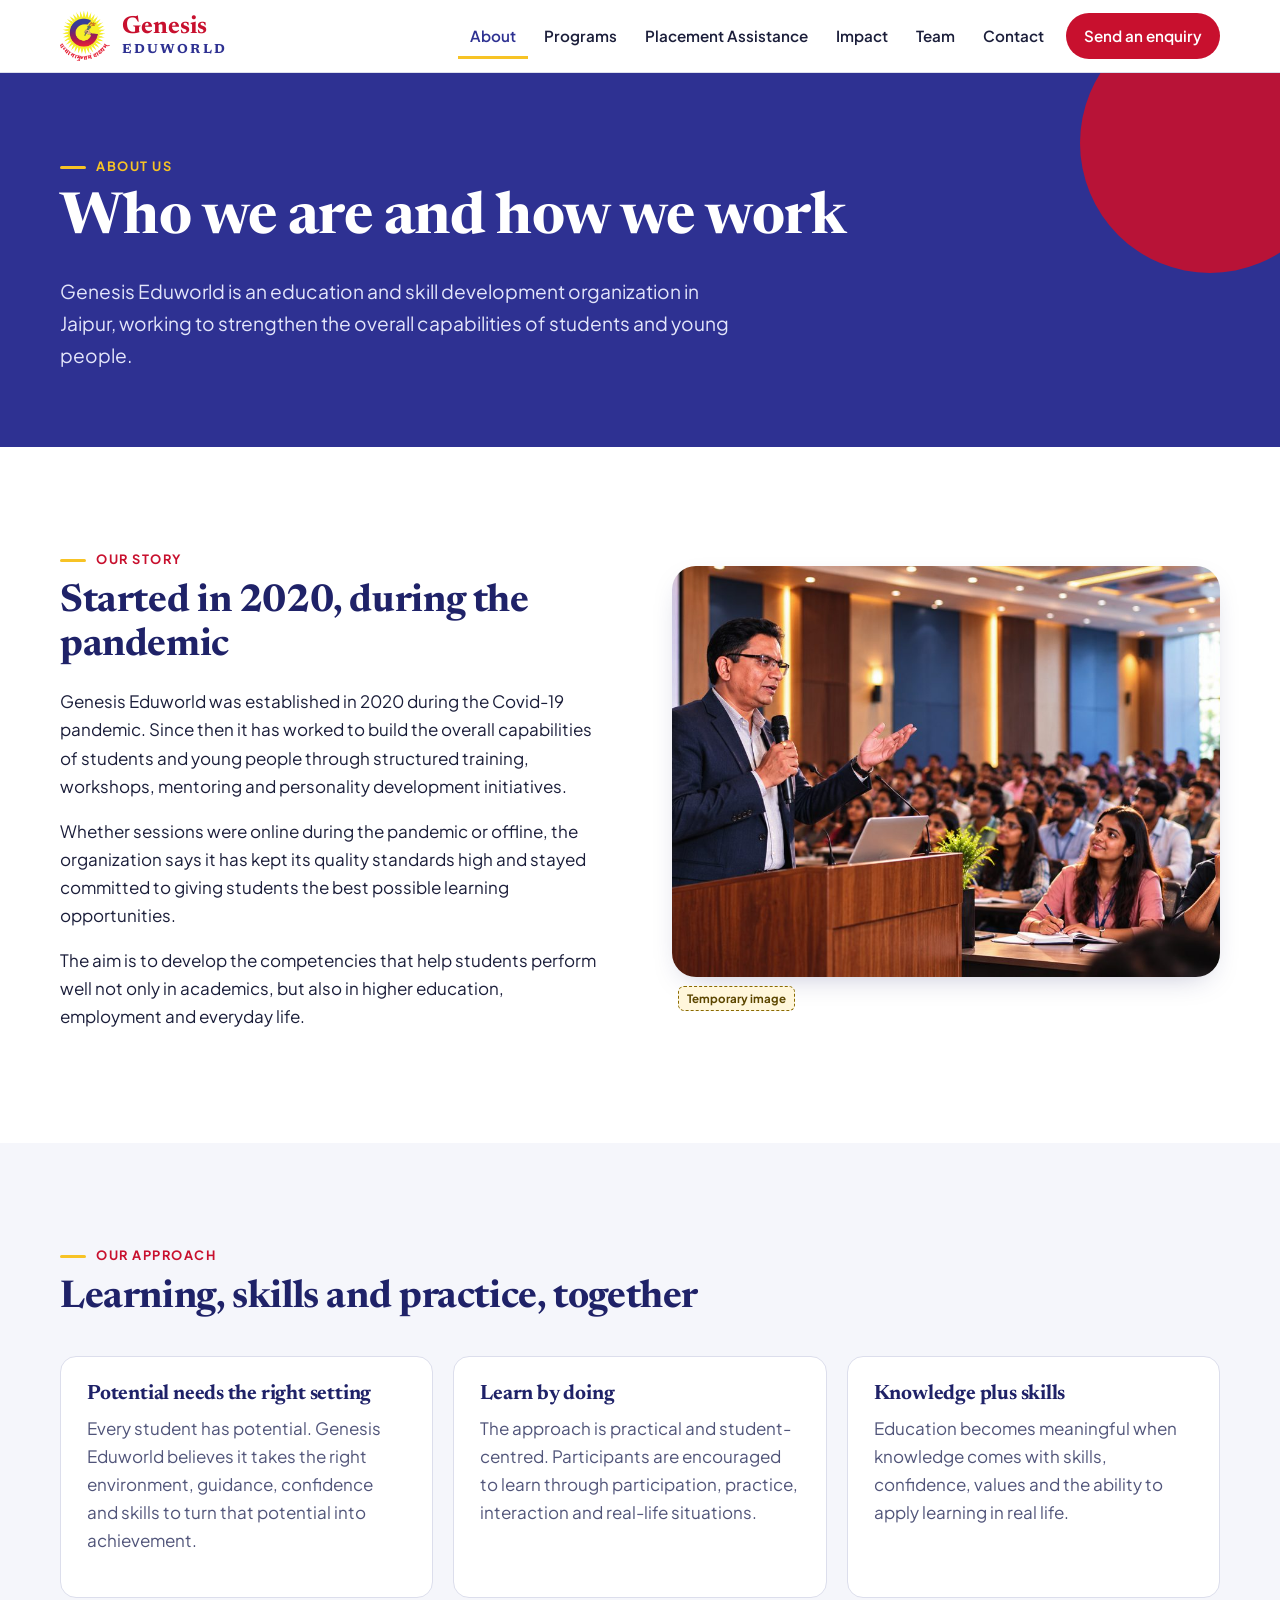
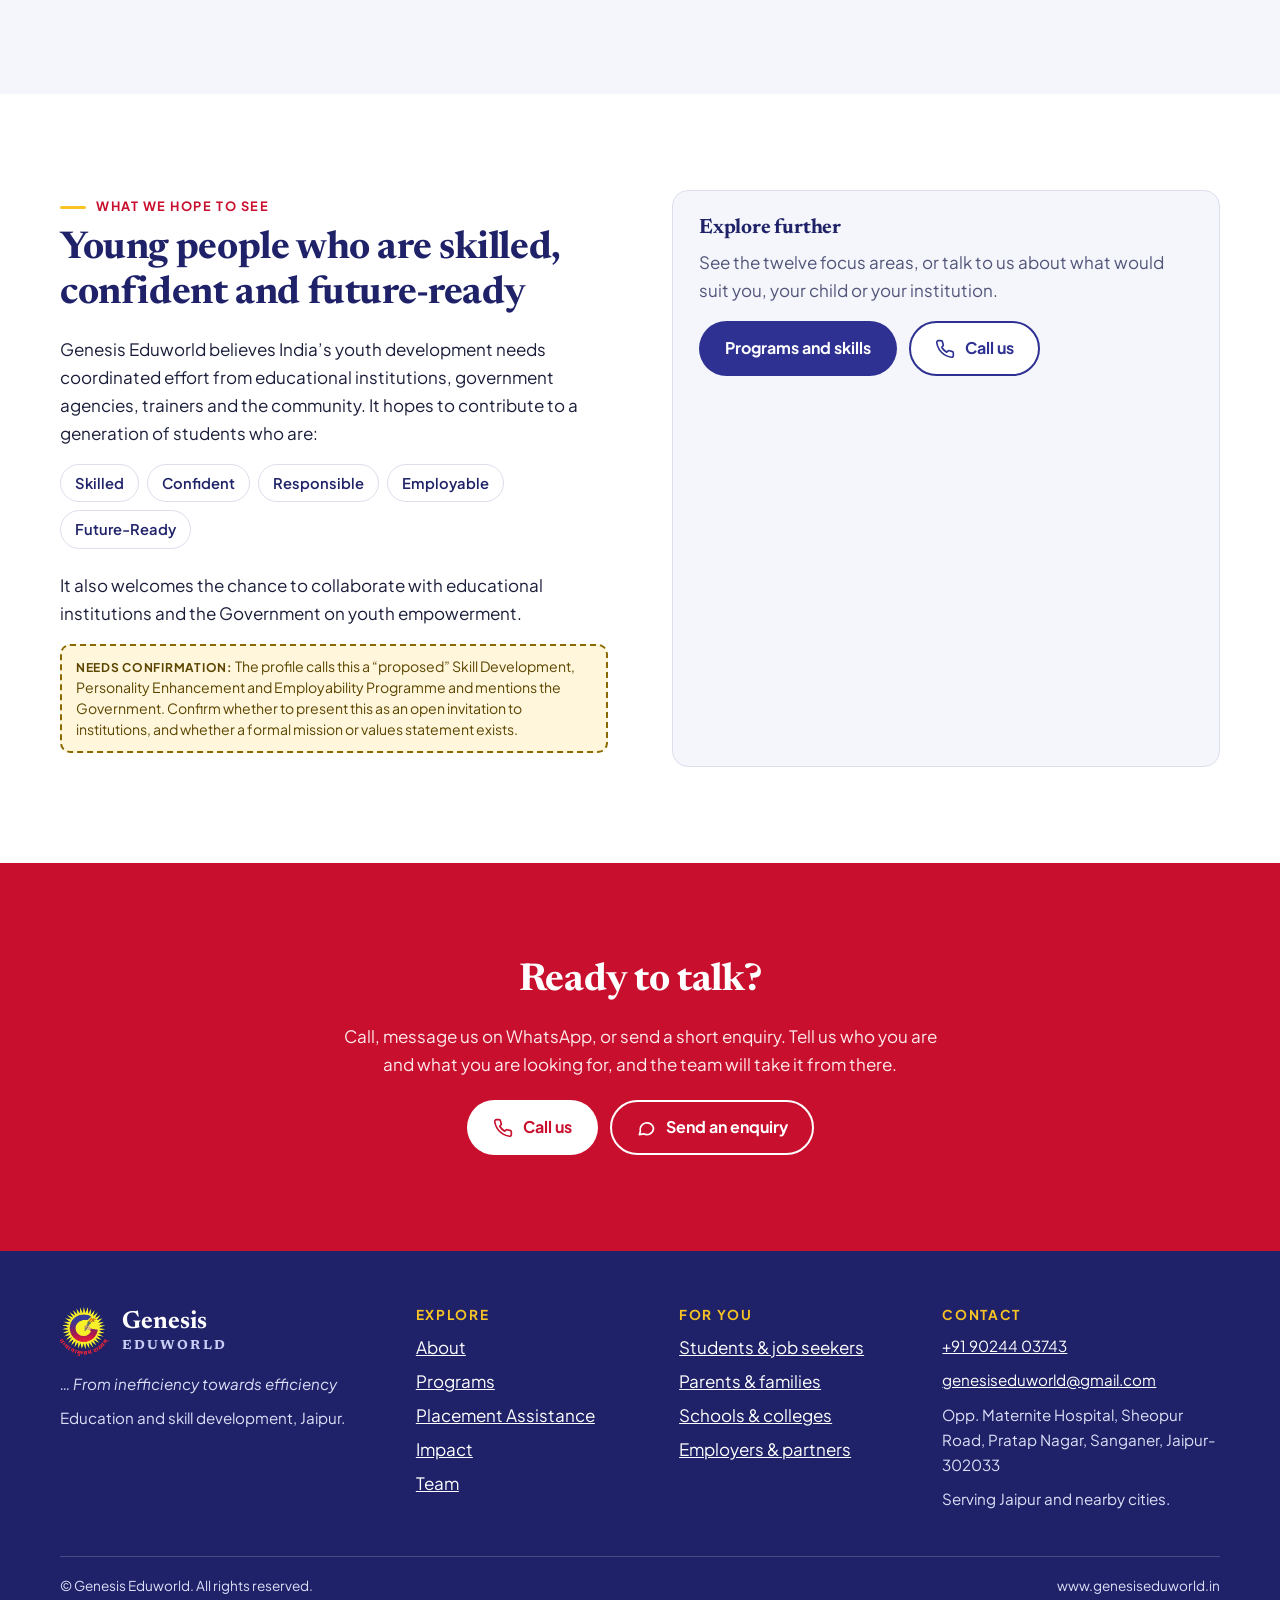
==== about.html @ 2083a204 "Add files via upload" ====
<!doctype html>
<html lang="en">
<head>
<meta charset="utf-8">
<meta name="viewport" content="width=device-width,initial-scale=1">
<title>About Genesis Eduworld — education and skill development, Jaipur</title>
<meta name="description" content="Who Genesis Eduworld is, how it works, and its approach to learning, skills and practical preparation.">
<meta name="theme-color" content="#2E3192">
<link rel="icon" href="assets/favicon.png">
<link rel="preconnect" href="https://fonts.googleapis.com"><link rel="preconnect" href="https://fonts.gstatic.com" crossorigin>
<link href="https://fonts.googleapis.com/css2?family=Newsreader:opsz,wght@6..72,600;6..72,700&family=Plus+Jakarta+Sans:wght@400;500;600;700&display=swap" rel="stylesheet">
<link rel="stylesheet" href="css/style.css">
</head>
<body>
<a class="skip" href="#main">Skip to main content</a>
<header class="site-header">
<div class="wrap bar">
<a class="brand" href="index.html" aria-label="Genesis Eduworld, home"><img src="assets/logo-sm.png" width="50" height="50" alt=""><span class="brand-text"><b>Genesis</b><span>EDUWORLD</span></span></a>
<button class="menu-btn" type="button" aria-expanded="false" aria-controls="site-nav"><span class="bars" aria-hidden="true"></span><span class="lbl">Menu</span></button>
<nav class="nav" id="site-nav" aria-label="Main"><ul><li><a href="about.html" aria-current="page">About</a></li><li><a href="programs.html">Programs</a></li><li><a href="placement.html">Placement Assistance</a></li><li><a href="impact.html">Impact</a></li><li><a href="team.html">Team</a></li><li><a href="contact.html">Contact</a></li><li class="nav-cta"><a href="contact.html#enquiry">Send an enquiry</a></li></ul></nav>
</div>
</header>
<main id="main">
<section class="page-hero"><div class="wrap"><span class="eyebrow">About us</span><h1>Who we are and how we work</h1><p class="lead">Genesis Eduworld is an education and skill development organization in Jaipur, working to strengthen the overall capabilities of students and young people.</p></div></section>
<section><div class="wrap split">
<div><span class="eyebrow">Our story</span><h2>Started in 2020, during the pandemic</h2>
<p>Genesis Eduworld was established in 2020 during the Covid-19 pandemic. Since then it has worked to build the overall capabilities of students and young people through structured training, workshops, mentoring and personality development initiatives.</p>
<p>Whether sessions were online during the pandemic or offline, the organization says it has kept its quality standards high and stayed committed to giving students the best possible learning opportunities.</p>
<p>The aim is to develop the competencies that help students perform well not only in academics, but also in higher education, employment and everyday life.</p></div>
<div><img src="assets/seminar.jpg" width="1200" height="675" style="aspect-ratio:4/3" loading="lazy" alt="A speaker with a microphone addressing a large audience of students seated at desks in a modern hall.">
<p class="photo-note"><span class="tag-temp">Temporary image</span></p></div>
</div></section>

<section class="tint" aria-labelledby="appr-h"><div class="wrap">
<div class="sec-head"><span class="eyebrow">Our approach</span><h2 id="appr-h">Learning, skills and practice, together</h2></div>
<div class="grid g3">
<div class="card"><h3>Potential needs the right setting</h3><p>Every student has potential. Genesis Eduworld believes it takes the right environment, guidance, confidence and skills to turn that potential into achievement.</p></div>
<div class="card"><h3>Learn by doing</h3><p>The approach is practical and student-centred. Participants are encouraged to learn through participation, practice, interaction and real-life situations.</p></div>
<div class="card"><h3>Knowledge plus skills</h3><p>Education becomes meaningful when knowledge comes with skills, confidence, values and the ability to apply learning in real life.</p></div>
</div></div></section>

<section aria-labelledby="mv-h"><div class="wrap split">
<div><span class="eyebrow">What we hope to see</span><h2 id="mv-h">Young people who are skilled, confident and future-ready</h2>
<p>Genesis Eduworld believes India’s youth development needs coordinated effort from educational institutions, government agencies, trainers and the community. It hopes to contribute to a generation of students who are:</p>
<ul class="chips"><li>Skilled</li><li>Confident</li><li>Responsible</li><li>Employable</li><li>Future-Ready</li></ul>
<p>It also welcomes the chance to collaborate with educational institutions and the Government on youth empowerment.</p>
<p class="flag" role="note"><b>Needs confirmation:</b> The profile calls this a “proposed” Skill Development, Personality Enhancement and Employability Programme and mentions the Government. Confirm whether to present this as an open invitation to institutions, and whether a formal mission or values statement exists.</p></div>
<div class="card" style="background:var(--tint)"><h3>Explore further</h3><p>See the twelve focus areas, or talk to us about what would suit you, your child or your institution.</p>
<div class="actions"><a class="btn btn-blue" href="programs.html">Programs and skills</a><a class="btn btn-outline" href="tel:+919024403743"><svg viewBox="0 0 24 24" fill="none" stroke="currentColor" stroke-width="2" stroke-linecap="round" stroke-linejoin="round" aria-hidden="true"><path d="M22 16.9v3a2 2 0 0 1-2.2 2 19.8 19.8 0 0 1-8.6-3.1 19.5 19.5 0 0 1-6-6A19.8 19.8 0 0 1 2.1 4.2 2 2 0 0 1 4.1 2h3a2 2 0 0 1 2 1.7c.1 1 .4 1.9.7 2.8a2 2 0 0 1-.5 2.1L8.1 9.9a16 16 0 0 0 6 6l1.3-1.3a2 2 0 0 1 2.1-.4c.9.3 1.8.6 2.8.7a2 2 0 0 1 1.7 2z"/></svg>Call us</a></div></div>
</div></section>
<section class="cta" aria-labelledby="cta-h"><div class="wrap"><h2 id="cta-h">Ready to talk?</h2><p>Call, message us on WhatsApp, or send a short enquiry. Tell us who you are and what you are looking for, and the team will take it from there.</p>
<div class="actions"><a class="btn btn-primary" href="tel:+919024403743"><svg viewBox="0 0 24 24" fill="none" stroke="currentColor" stroke-width="2" stroke-linecap="round" stroke-linejoin="round" aria-hidden="true"><path d="M22 16.9v3a2 2 0 0 1-2.2 2 19.8 19.8 0 0 1-8.6-3.1 19.5 19.5 0 0 1-6-6A19.8 19.8 0 0 1 2.1 4.2 2 2 0 0 1 4.1 2h3a2 2 0 0 1 2 1.7c.1 1 .4 1.9.7 2.8a2 2 0 0 1-.5 2.1L8.1 9.9a16 16 0 0 0 6 6l1.3-1.3a2 2 0 0 1 2.1-.4c.9.3 1.8.6 2.8.7a2 2 0 0 1 1.7 2z"/></svg>Call us</a><a class="btn btn-wa" data-whatsapp hidden href="#"><svg viewBox="0 0 24 24" fill="none" stroke="currentColor" stroke-width="2" stroke-linecap="round" stroke-linejoin="round" aria-hidden="true"><path d="M3 21l1.7-5.1A8.5 8.5 0 1 1 8 19.3L3 21z"/><path d="M9 10c0 3 2.5 5 5 5l1.2-1.4-2-1-.8.8c-.9-.4-1.6-1.100-2-2l.8-.8-1-2z"/></svg>WhatsApp us</a><a class="btn btn-outline" href="contact.html#enquiry"><svg viewBox="0 0 24 24" fill="none" stroke="currentColor" stroke-width="2" stroke-linecap="round" stroke-linejoin="round" aria-hidden="true"><path d="M21 12a8 8 0 0 1-11.800 7L4 20l1.200-4.200A8 8 0 1 1 21 12z"/></svg>Send an enquiry</a></div></div></section></main>
<footer class="site-footer"><div class="wrap">
<div class="foot">
<div><a class="brand" href="index.html" aria-label="Genesis Eduworld, home"><img src="assets/logo-sm.png" width="50" height="50" alt=""><span class="brand-text"><b>Genesis</b><span>EDUWORLD</span></span></a>
<p style="margin-top:14px"><em>… From inefficiency towards efficiency</em></p><p>Education and skill development, Jaipur.</p></div>
<div><h2>Explore</h2><ul><li><a href="about.html">About</a></li><li><a href="programs.html">Programs</a></li><li><a href="placement.html">Placement Assistance</a></li><li><a href="impact.html">Impact</a></li><li><a href="team.html">Team</a></li></ul></div>
<div><h2>For you</h2><ul><li><a href="programs.html">Students &amp; job seekers</a></li><li><a href="contact.html?as=parent#enquiry">Parents &amp; families</a></li><li><a href="contact.html?as=institution#enquiry">Schools &amp; colleges</a></li><li><a href="placement.html#employers">Employers &amp; partners</a></li></ul></div>
<div><h2>Contact</h2>
<p><a href="tel:+919024403743">+91 90244 03743</a></p><p><a href="mailto:genesiseduworld@gmail.com">genesiseduworld@gmail.com</a></p>
<p>Opp. Maternite Hospital, Sheopur Road, Pratap Nagar, Sanganer, Jaipur-302033</p>
<p>Serving Jaipur and nearby cities.</p></div>
</div>
<div class="copy"><span>© Genesis Eduworld. All rights reserved.</span><span>www.genesiseduworld.in</span></div>
</div></footer>
<div class="mbar" role="group" aria-label="Quick contact">
<a class="btn btn-primary" href="tel:+919024403743"><svg viewBox="0 0 24 24" fill="none" stroke="currentColor" stroke-width="2" stroke-linecap="round" stroke-linejoin="round" aria-hidden="true"><path d="M22 16.9v3a2 2 0 0 1-2.2 2 19.8 19.8 0 0 1-8.6-3.1 19.5 19.5 0 0 1-6-6A19.8 19.8 0 0 1 2.1 4.2 2 2 0 0 1 4.1 2h3a2 2 0 0 1 2 1.7c.1 1 .4 1.9.7 2.8a2 2 0 0 1-.5 2.1L8.1 9.9a16 16 0 0 0 6 6l1.3-1.3a2 2 0 0 1 2.1-.4c.9.3 1.8.6 2.8.7a2 2 0 0 1 1.7 2z"/></svg>Call</a>
<a class="btn btn-wa" data-whatsapp hidden href="#"><svg viewBox="0 0 24 24" fill="none" stroke="currentColor" stroke-width="2" stroke-linecap="round" stroke-linejoin="round" aria-hidden="true"><path d="M3 21l1.7-5.1A8.5 8.5 0 1 1 8 19.3L3 21z"/><path d="M9 10c0 3 2.5 5 5 5l1.2-1.4-2-1-.8.8c-.9-.4-1.6-1.100-2-2l.8-.8-1-2z"/></svg>WhatsApp</a>
<a class="btn btn-blue" href="contact.html#enquiry"><svg viewBox="0 0 24 24" fill="none" stroke="currentColor" stroke-width="2" stroke-linecap="round" stroke-linejoin="round" aria-hidden="true"><path d="M21 12a8 8 0 0 1-11.800 7L4 20l1.200-4.200A8 8 0 1 1 21 12z"/></svg>Enquire</a>
</div>
<script src="js/config.js"></script>
<script src="js/main.js"></script>
</body>
</html>
---- css/style.css ----
/* Genesis Eduworld — site styles */
:root{
  --red:#C8102E;        /* actions / emphasis (white text passes AA) */
  --red-dark:#A50D26;
  --blue:#2E3192;       /* structure */
  --blue-dark:#1F2268;
  --yellow:#F7C325;     /* sparing highlights */
  --ink:#1B1E3A;
  --muted:#51557A;
  --bg:#FFFFFF;
  --tint:#F5F6FB;
  --line:#DCDEEC;
  --radius:16px;
  --shadow:0 10px 30px -14px rgba(31,34,104,.35);
  --font:"Plus Jakarta Sans",system-ui,-apple-system,"Segoe UI",Roboto,Arial,sans-serif;
  --serif:"Newsreader","Times New Roman",Georgia,serif;
}
*,*::before,*::after{box-sizing:border-box}
html{scroll-behavior:smooth;-webkit-text-size-adjust:100%}
body{margin:0;font-family:var(--font);color:var(--ink);background:var(--bg);line-height:1.65;font-size:1.0625rem}
img{max-width:100%;display:block}
a{color:var(--blue)}
a:hover{color:var(--red)}
:focus-visible{outline:3px solid var(--blue);outline-offset:3px;border-radius:4px}
.on-dark :focus-visible,.hero-dark :focus-visible{outline-color:var(--yellow)}
.skip{position:absolute;left:-999px;top:8px;background:var(--blue);color:#fff;padding:10px 16px;border-radius:8px;z-index:100}
.skip:focus{left:8px}
.wrap{width:min(1160px,100% - 40px);margin-inline:auto}
.narrow{width:min(760px,100% - 40px);margin-inline:auto}
h1,h2,h3{font-family:var(--serif);line-height:1.15;margin:0 0 .5em;color:var(--blue-dark);letter-spacing:-.01em}
h1{font-size:clamp(2.25rem,5.2vw,3.6rem);font-weight:700}
h2{font-size:clamp(1.75rem,3.4vw,2.4rem);font-weight:700}
h3{font-size:1.3rem;font-weight:700}
p{margin:0 0 1em}
.eyebrow{display:inline-block;font-size:.8rem;font-weight:700;letter-spacing:.12em;text-transform:uppercase;color:var(--red);margin-bottom:.8em}
.eyebrow::before{content:"";display:inline-block;width:26px;height:3px;background:var(--yellow);vertical-align:middle;margin-right:10px;border-radius:2px}
.lead{font-size:1.2rem;color:var(--muted)}
section{padding:clamp(56px,8vw,96px) 0}
.tint{background:var(--tint)}
.sec-head{max-width:680px;margin-bottom:2.2rem}

/* header */
.site-header{position:sticky;top:0;z-index:50;background:rgba(255,255,255,.96);backdrop-filter:blur(8px);border-bottom:1px solid var(--line)}
.bar{display:flex;align-items:center;justify-content:space-between;gap:16px;min-height:72px}
.brand{display:flex;align-items:center;gap:12px;text-decoration:none;color:inherit}
.brand img{width:50px;height:50px;object-fit:contain}
.brand-text{display:flex;flex-direction:column;line-height:1}
.brand-text b{font-family:var(--serif);font-size:1.55rem;color:var(--red);font-weight:700}
.brand-text span{font-family:var(--serif);font-size:.82rem;letter-spacing:.16em;color:var(--blue);font-weight:700;margin-top:3px}
.nav ul{display:flex;gap:4px;list-style:none;margin:0;padding:0;align-items:center}
.nav a{display:block;padding:10px 12px;text-decoration:none;color:var(--ink);font-weight:600;font-size:.95rem;border-radius:8px}
.nav a:hover{background:var(--tint);color:var(--blue)}
.nav a[aria-current="page"]{color:var(--blue);box-shadow:inset 0 -3px 0 var(--yellow);border-radius:0}
.nav .nav-cta a{background:var(--red);color:#fff;margin-left:6px;border-radius:999px;padding:10px 18px}
.nav .nav-cta a:hover{background:var(--red-dark);color:#fff}
.menu-btn{display:none;align-items:center;gap:8px;background:#fff;border:2px solid var(--blue);color:var(--blue);font:inherit;font-weight:700;padding:8px 14px;border-radius:10px;cursor:pointer;min-height:44px}
.menu-btn .bars{width:18px;height:12px;border-block:2px solid currentColor;position:relative}
.menu-btn .bars::after{content:"";position:absolute;left:0;right:0;top:3px;height:2px;background:currentColor}
@media (max-width:960px){
  .menu-btn{display:inline-flex}
  .nav{position:absolute;left:0;right:0;top:100%;background:#fff;border-bottom:1px solid var(--line);box-shadow:var(--shadow);display:none;padding:10px 20px 20px}
  .nav.open{display:block}
  .nav ul{flex-direction:column;align-items:stretch;gap:2px}
  .nav a{padding:14px 12px;font-size:1.05rem}
  .nav a[aria-current="page"]{box-shadow:none;background:var(--tint)}
  .nav .nav-cta a{margin:8px 0 0;text-align:center}
}

/* buttons */
.btn{display:inline-flex;align-items:center;justify-content:center;gap:10px;min-height:48px;padding:12px 24px;border-radius:999px;font:inherit;font-weight:700;font-size:1rem;text-decoration:none;border:2px solid transparent;cursor:pointer;transition:transform .15s,background .15s}
.btn svg{width:20px;height:20px;flex:none}
.btn-primary{background:var(--red);color:#fff}
.btn-primary:hover{background:var(--red-dark);color:#fff}
.btn-blue{background:var(--blue);color:#fff}
.btn-blue:hover{background:var(--blue-dark);color:#fff}
.btn-outline{background:#fff;color:var(--blue);border-color:var(--blue)}
.btn-outline:hover{background:var(--blue);color:#fff}
.btn-wa{background:#fff;color:#0B6B3A;border-color:#0B6B3A}
.btn-wa:hover{background:#0B6B3A;color:#fff}
.btn-sm{min-height:44px;padding:8px 18px;font-size:.95rem}
.actions{display:flex;flex-wrap:wrap;gap:12px}
@media (prefers-reduced-motion:no-preference){.btn:hover{transform:translateY(-2px)}}
[data-whatsapp][hidden]{display:none!important}

/* hero */
.hero{padding:clamp(40px,6vw,80px) 0 clamp(48px,6vw,88px);background:linear-gradient(180deg,#fff 0%,var(--tint) 100%)}
.hero-grid{display:grid;grid-template-columns:1.05fr .95fr;gap:clamp(28px,5vw,64px);align-items:center}
.hero h1 em{font-style:normal;color:var(--red)}
.hero .tagline{font-style:italic;color:var(--muted);margin:1.4rem 0 0;font-size:.98rem}
.hero-photo{position:relative}
.hero-photo img{border-radius:28px 28px 120px 28px;aspect-ratio:5/4;object-fit:cover;width:100%;box-shadow:var(--shadow)}
.hero-photo::before{content:"";position:absolute;inset:auto auto -14px -14px;width:42%;height:42%;border-radius:24px;background:var(--blue);z-index:-1}
.photo-note{font-size:.78rem;color:var(--muted);margin-top:.6rem}
@media (max-width:860px){.hero-grid{grid-template-columns:1fr}.hero-photo{order:-1}.hero-photo img{aspect-ratio:16/10;border-radius:22px 22px 70px 22px}}
.page-hero{padding:clamp(44px,6vw,80px) 0 clamp(36px,5vw,56px);background:var(--blue);color:#fff;position:relative;overflow:hidden}
.page-hero h1{color:#fff;margin-bottom:.4em}
.page-hero .lead{color:#E3E5FA;max-width:680px}
.page-hero .eyebrow{color:var(--yellow)}
.page-hero::after{content:"";position:absolute;right:-60px;top:-60px;width:260px;height:260px;border-radius:50%;background:var(--red);opacity:.9}
.page-hero .wrap{position:relative;z-index:1}

/* cards */
.grid{display:grid;gap:20px}
.g2{grid-template-columns:repeat(2,1fr)}
.g3{grid-template-columns:repeat(3,1fr)}
.g4{grid-template-columns:repeat(4,1fr)}
@media (max-width:980px){.g4{grid-template-columns:repeat(2,1fr)}.g3{grid-template-columns:repeat(2,1fr)}}
@media (max-width:640px){.g2,.g3,.g4{grid-template-columns:1fr}}
.card{background:#fff;border:1px solid var(--line);border-radius:var(--radius);padding:26px;display:flex;flex-direction:column;height:100%}
.card h3{margin-bottom:.35em}
.card p{color:var(--muted)}
.card .more{margin-top:auto;font-weight:700;text-decoration:none;display:inline-flex;gap:6px;align-items:center}
.card .more:hover{text-decoration:underline}
.path{text-decoration:none;color:inherit;transition:border-color .15s,box-shadow .15s}
.path:hover{border-color:var(--blue);box-shadow:var(--shadow);color:inherit}
.path .ico{width:46px;height:46px;border-radius:12px;background:var(--tint);color:var(--blue);display:grid;place-items:center;margin-bottom:16px}
.path .ico svg{width:24px;height:24px}
.path .go{margin-top:auto;color:var(--red);font-weight:700}
.focus-tile{border-left:5px solid var(--red);padding:20px 22px;background:#fff;border-radius:0 var(--radius) var(--radius) 0;border-top:1px solid var(--line);border-right:1px solid var(--line);border-bottom:1px solid var(--line)}
.focus-tile:nth-child(3n+2){border-left-color:var(--blue)}
.focus-tile:nth-child(3n){border-left-color:var(--yellow)}
.focus-tile h3{font-size:1.15rem;margin-bottom:.3em}
.focus-tile p{margin:0;color:var(--muted);font-size:.97rem}

/* stats */
.stats{display:grid;grid-template-columns:repeat(4,1fr);gap:20px}
@media (max-width:980px){.stats{grid-template-columns:repeat(2,1fr)}}
@media (max-width:560px){.stats{grid-template-columns:1fr}}
.stat{background:#fff;border:1px solid var(--line);border-radius:var(--radius);padding:24px;border-top:5px solid var(--blue)}
.stat:nth-child(2){border-top-color:var(--red)}
.stat:nth-child(3){border-top-color:var(--yellow)}
.stat .num{font-family:var(--serif);font-size:2.9rem;font-weight:700;color:var(--blue-dark);line-height:1}
.stat .lbl{font-weight:700;margin:.6rem 0 .3rem}
.stat .ctx{font-size:.93rem;color:var(--muted);margin:0}
.fine{font-size:.9rem;color:var(--muted)}

/* split */
.split{display:grid;grid-template-columns:1fr 1fr;gap:clamp(28px,5vw,64px);align-items:center}
.split img{border-radius:24px;box-shadow:var(--shadow);width:100%;object-fit:cover}
@media (max-width:860px){.split{grid-template-columns:1fr}}
.ticks{list-style:none;padding:0;margin:0 0 1.4rem;display:grid;gap:10px}
.ticks li{padding-left:34px;position:relative}
.ticks li::before{content:"";position:absolute;left:0;top:.2em;width:22px;height:22px;border-radius:50%;background:var(--red)}
.ticks li::after{content:"";position:absolute;left:7px;top:.5em;width:8px;height:4px;border-left:2px solid #fff;border-bottom:2px solid #fff;transform:rotate(-45deg)}
.chips{display:flex;flex-wrap:wrap;gap:8px;list-style:none;padding:0;margin:0 0 1.4rem}
.chips li{background:#fff;border:1px solid var(--line);padding:6px 14px;border-radius:999px;font-weight:600;font-size:.92rem;color:var(--blue-dark)}
.tint .chips li{background:#fff}
.band{background:var(--blue);color:#fff;border-radius:24px;padding:clamp(28px,5vw,52px);display:grid;grid-template-columns:1.3fr 1fr;gap:28px;align-items:center}
.band h2,.band h3{color:#fff}
.band p{color:#E3E5FA}
@media (max-width:860px){.band{grid-template-columns:1fr}}
.cta{background:var(--red);color:#fff;text-align:center}
.cta h2{color:#fff}
.cta p{color:#FFE9EC;max-width:600px;margin-inline:auto}
.cta .actions{justify-content:center;margin-top:1.4rem}
.cta .btn-primary{background:#fff;color:var(--red)}
.cta .btn-primary:hover{background:var(--yellow);color:var(--ink)}
.cta .btn-outline{background:transparent;color:#fff;border-color:#fff}
.cta .btn-outline:hover{background:#fff;color:var(--red)}
.cta .btn-wa{background:transparent;color:#fff;border-color:#fff}
.cta .btn-wa:hover{background:#fff;color:var(--red)}

/* team */
.portrait{aspect-ratio:4/5;width:100%;object-fit:cover;border-radius:14px;margin-bottom:16px;background:var(--tint)}
.ph{aspect-ratio:4/5;width:100%;border-radius:14px;margin-bottom:16px;background:linear-gradient(145deg,var(--blue),var(--blue-dark));color:#fff;display:grid;place-items:center;font-family:var(--serif);font-size:4rem;position:relative}
.ph small{position:absolute;bottom:10px;left:0;right:0;text-align:center;font-family:var(--font);font-size:.75rem;letter-spacing:.06em;color:#E3E5FA}
.role{color:var(--red);font-weight:700;font-size:.92rem;margin:-.2em 0 .8em}
.director{display:grid;grid-template-columns:300px 1fr;gap:clamp(24px,4vw,56px);align-items:start}
@media (max-width:760px){.director{grid-template-columns:1fr}.director .ph{max-width:300px}}

/* timeline */
.timeline{list-style:none;margin:0;padding:0 0 0 26px;border-left:3px solid var(--line)}
.timeline li{position:relative;padding:0 0 28px 20px}
.timeline li::before{content:"";position:absolute;left:-36px;top:.35em;width:17px;height:17px;border-radius:50%;background:var(--red);border:3px solid #fff;box-shadow:0 0 0 2px var(--red)}
.timeline b{display:block;color:var(--blue-dark)}

/* contact + form */
.contact-grid{display:grid;grid-template-columns:.9fr 1.1fr;gap:clamp(24px,4vw,56px);align-items:start}
@media (max-width:900px){.contact-grid{grid-template-columns:1fr}}
.info{list-style:none;padding:0;margin:0 0 1.6rem;display:grid;gap:18px}
.info li{display:flex;gap:14px}
.info .ico{flex:none;width:44px;height:44px;border-radius:12px;background:var(--tint);color:var(--blue);display:grid;place-items:center}
.info .ico svg{width:22px;height:22px}
.info b{display:block;font-size:.85rem;color:var(--muted);text-transform:uppercase;letter-spacing:.08em}
.info a{font-weight:700;word-break:break-word}
form.enq{background:#fff;border:1px solid var(--line);border-radius:20px;padding:clamp(20px,4vw,36px);box-shadow:var(--shadow)}
.row2{display:grid;grid-template-columns:1fr 1fr;gap:16px}
@media (max-width:600px){.row2{grid-template-columns:1fr}}
.field{margin-bottom:18px}
.field label,.field legend{display:block;font-weight:700;margin-bottom:6px;font-size:.97rem;padding:0}
.req{color:var(--red)}
.hint{display:block;font-weight:400;font-size:.88rem;color:var(--muted)}
input,select,textarea{width:100%;font:inherit;color:var(--ink);padding:12px 14px;border:2px solid #9EA2C6;border-radius:10px;background:#fff;min-height:48px}
textarea{min-height:120px;resize:vertical}
input:focus,select:focus,textarea:focus{outline:3px solid var(--blue);outline-offset:1px;border-color:var(--blue)}
.field.invalid input,.field.invalid select,.field.invalid textarea{border-color:var(--red)}
.err{display:none;color:var(--red-dark);font-weight:600;font-size:.9rem;margin-top:6px}
.err::before{content:"⚠ "}
.field.invalid .err{display:block}
.check{display:flex;gap:12px;align-items:flex-start}
.check input{width:24px;height:24px;min-height:0;margin-top:3px;flex:none;accent-color:var(--blue)}
.check label{font-weight:500;margin:0}
.status{border-radius:14px;padding:18px 20px;margin-top:18px;display:none;border:2px solid}
.status.show{display:block}
.status.ok{background:#EAF7EF;border-color:#0B6B3A;color:#0A4D2A}
.status.warn{background:#FFF6DB;border-color:#8A6A00;color:#5C4600}
.status.bad{background:#FDECEE;border-color:var(--red);color:var(--red-dark)}
.status h3{font-family:var(--font);font-size:1.05rem;margin:0 0 .3em;color:inherit}
.status p{margin:0 0 .5em}
.status a{color:inherit;font-weight:700}

/* review flags (set REVIEW_FLAGS false in js/config.js to hide) */
.flag{display:none;border:2px dashed #8A6A00;background:#FFF6DB;color:#5C4600;border-radius:10px;padding:10px 14px;font-size:.88rem;margin:14px 0;line-height:1.5}
.show-flags .flag{display:block}
.flag b{text-transform:uppercase;letter-spacing:.06em;font-size:.75rem}
.tag-temp{display:none}
.show-flags .tag-temp{display:inline-block;background:#FFF6DB;border:1px dashed #8A6A00;color:#5C4600;font-size:.72rem;font-weight:700;padding:2px 8px;border-radius:6px;margin-left:6px;vertical-align:middle}

/* footer */
.site-footer{background:var(--blue-dark);color:#DCDFF7;padding:56px 0 24px}
.site-footer a{color:#fff}
.site-footer a:hover{color:var(--yellow)}
.foot{display:grid;grid-template-columns:1.4fr 1fr 1fr 1.2fr;gap:32px}
@media (max-width:900px){.foot{grid-template-columns:1fr 1fr}}
@media (max-width:560px){.foot{grid-template-columns:1fr}}
.foot h2{font-family:var(--font);font-size:.85rem;letter-spacing:.12em;text-transform:uppercase;color:var(--yellow);margin-bottom:.8em}
.foot ul{list-style:none;margin:0;padding:0;display:grid;gap:6px}
.foot p{margin:0 0 .6em;font-size:.95rem}
.foot .brand-text b{color:#fff}.foot .brand-text span{color:#C9CCF5}
.copy{border-top:1px solid rgba(255,255,255,.18);margin-top:36px;padding-top:18px;font-size:.85rem;display:flex;flex-wrap:wrap;gap:8px 24px;justify-content:space-between}

/* mobile contact bar */
.mbar{display:none}
@media (max-width:640px){
  .mbar{display:grid;grid-auto-flow:column;grid-auto-columns:1fr;gap:8px;position:fixed;left:0;right:0;bottom:0;background:#fff;border-top:1px solid var(--line);padding:8px 10px calc(8px + env(safe-area-inset-bottom));z-index:40}
  .mbar .btn{min-height:46px;padding:8px 10px;font-size:.92rem}
  body{padding-bottom:70px}
}
@media (prefers-reduced-motion:reduce){*{animation:none!important;transition:none!important;scroll-behavior:auto!important}}
.sr{position:absolute;left:-999px;width:1px;height:1px;overflow:hidden}
.wa-on [data-wa-off]{display:none}
img{height:auto}
.band .flag,.band .flag b,.cta .flag{color:#5C4600}
.band .flag p{color:#5C4600}
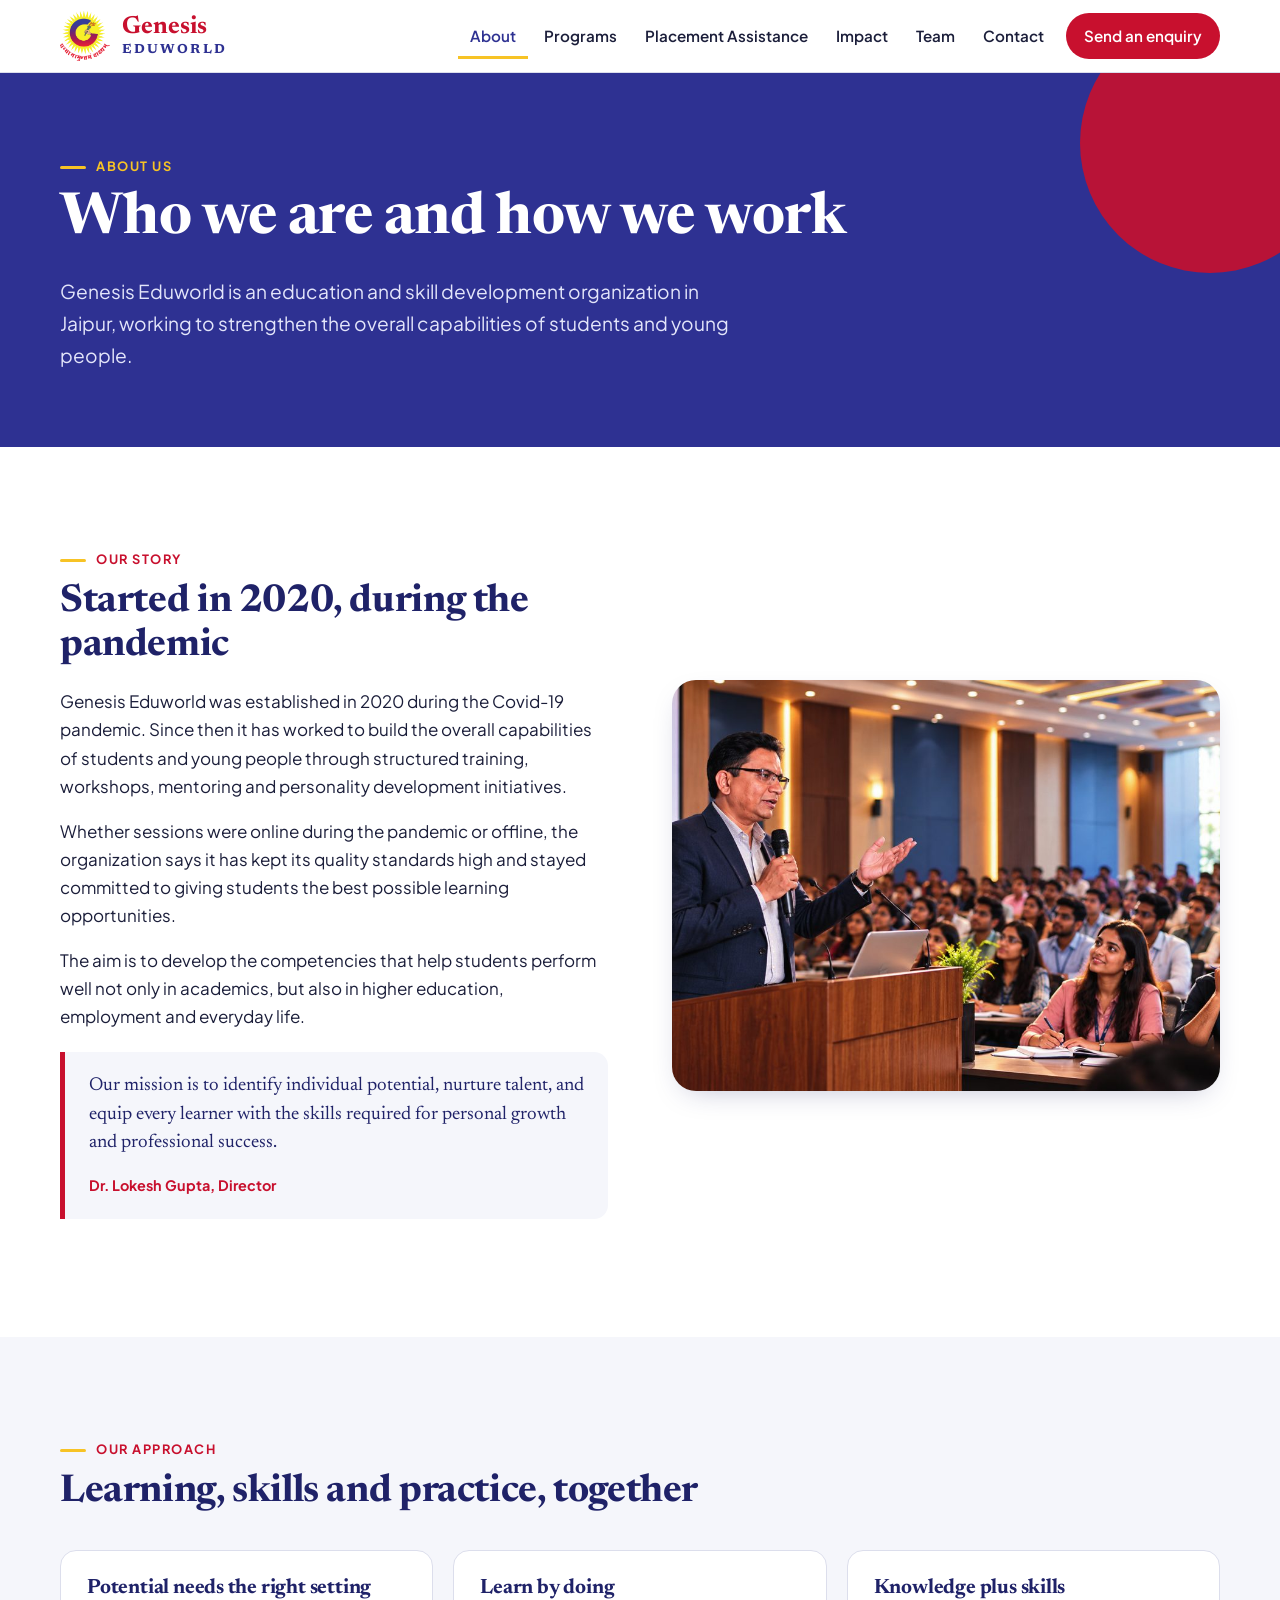
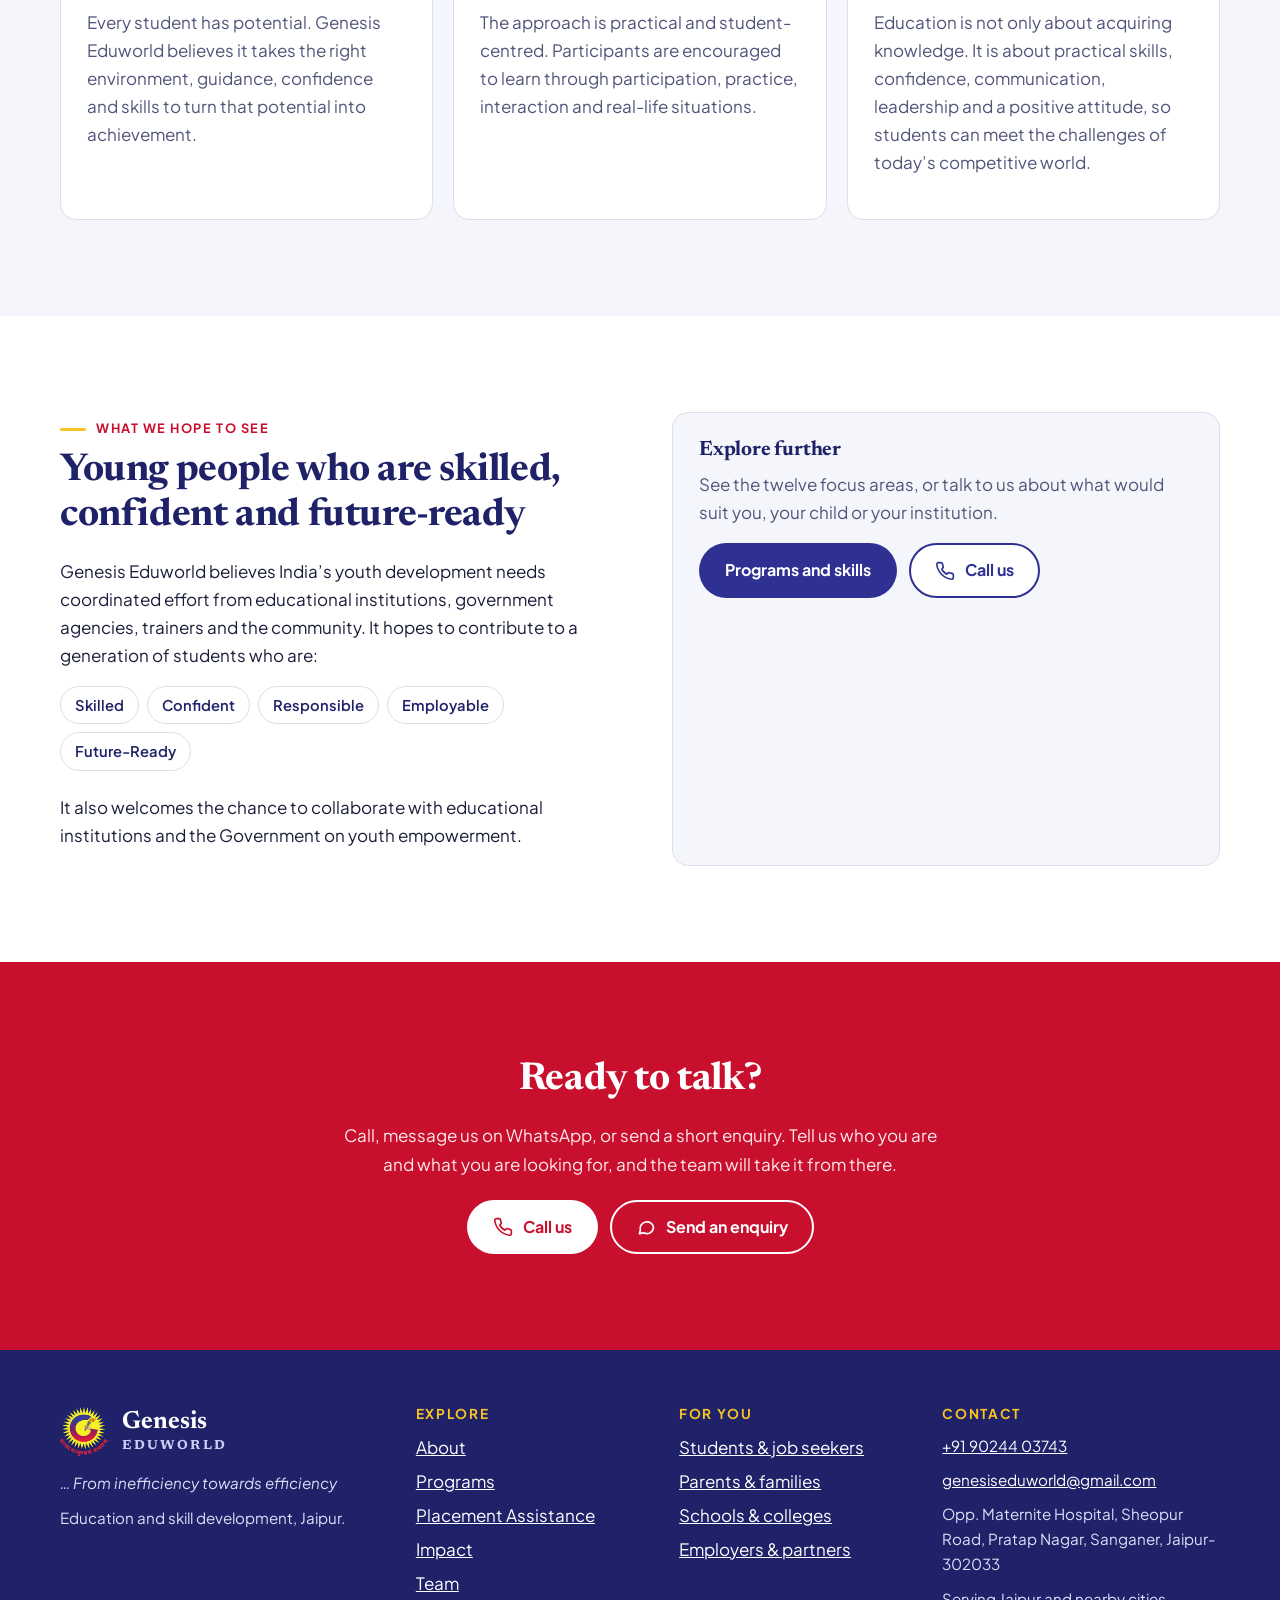
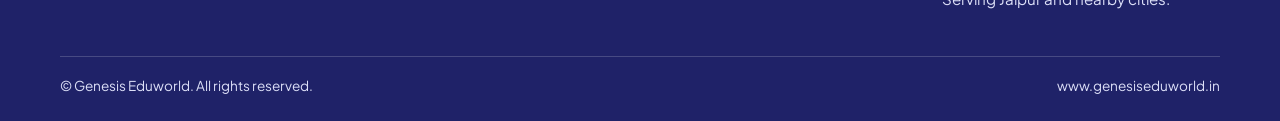
==== commit fc4d1c32: "Add files via upload" ====
--- a/about.html
+++ b/about.html
@@ -26,7 +26,8 @@
 <div><span class="eyebrow">Our story</span><h2>Started in 2020, during the pandemic</h2>
 <p>Genesis Eduworld was established in 2020 during the Covid-19 pandemic. Since then it has worked to build the overall capabilities of students and young people through structured training, workshops, mentoring and personality development initiatives.</p>
 <p>Whether sessions were online during the pandemic or offline, the organization says it has kept its quality standards high and stayed committed to giving students the best possible learning opportunities.</p>
-<p>The aim is to develop the competencies that help students perform well not only in academics, but also in higher education, employment and everyday life.</p></div>
+<p>The aim is to develop the competencies that help students perform well not only in academics, but also in higher education, employment and everyday life.</p>
+<blockquote class="pull"><p>Our mission is to identify individual potential, nurture talent, and equip every learner with the skills required for personal growth and professional success.</p><cite>Dr. Lokesh Gupta, Director</cite></blockquote></div>
 <div><img src="assets/seminar.jpg" width="1200" height="675" style="aspect-ratio:4/3" loading="lazy" alt="A speaker with a microphone addressing a large audience of students seated at desks in a modern hall.">
 <p class="photo-note"><span class="tag-temp">Temporary image</span></p></div>
 </div></section>
@@ -36,7 +37,7 @@
 <div class="grid g3">
 <div class="card"><h3>Potential needs the right setting</h3><p>Every student has potential. Genesis Eduworld believes it takes the right environment, guidance, confidence and skills to turn that potential into achievement.</p></div>
 <div class="card"><h3>Learn by doing</h3><p>The approach is practical and student-centred. Participants are encouraged to learn through participation, practice, interaction and real-life situations.</p></div>
-<div class="card"><h3>Knowledge plus skills</h3><p>Education becomes meaningful when knowledge comes with skills, confidence, values and the ability to apply learning in real life.</p></div>
+<div class="card"><h3>Knowledge plus skills</h3><p>Education is not only about acquiring knowledge. It is about practical skills, confidence, communication, leadership and a positive attitude, so students can meet the challenges of today’s competitive world.</p></div>
 </div></div></section>
 
 <section aria-labelledby="mv-h"><div class="wrap split">
@@ -44,7 +45,7 @@
 <p>Genesis Eduworld believes India’s youth development needs coordinated effort from educational institutions, government agencies, trainers and the community. It hopes to contribute to a generation of students who are:</p>
 <ul class="chips"><li>Skilled</li><li>Confident</li><li>Responsible</li><li>Employable</li><li>Future-Ready</li></ul>
 <p>It also welcomes the chance to collaborate with educational institutions and the Government on youth empowerment.</p>
-<p class="flag" role="note"><b>Needs confirmation:</b> The profile calls this a “proposed” Skill Development, Personality Enhancement and Employability Programme and mentions the Government. Confirm whether to present this as an open invitation to institutions, and whether a formal mission or values statement exists.</p></div>
+</div>
 <div class="card" style="background:var(--tint)"><h3>Explore further</h3><p>See the twelve focus areas, or talk to us about what would suit you, your child or your institution.</p>
 <div class="actions"><a class="btn btn-blue" href="programs.html">Programs and skills</a><a class="btn btn-outline" href="tel:+919024403743"><svg viewBox="0 0 24 24" fill="none" stroke="currentColor" stroke-width="2" stroke-linecap="round" stroke-linejoin="round" aria-hidden="true"><path d="M22 16.9v3a2 2 0 0 1-2.2 2 19.8 19.8 0 0 1-8.6-3.1 19.5 19.5 0 0 1-6-6A19.8 19.8 0 0 1 2.1 4.2 2 2 0 0 1 4.1 2h3a2 2 0 0 1 2 1.7c.1 1 .4 1.9.7 2.8a2 2 0 0 1-.5 2.1L8.1 9.9a16 16 0 0 0 6 6l1.3-1.3a2 2 0 0 1 2.1-.4c.9.3 1.8.6 2.8.7a2 2 0 0 1 1.7 2z"/></svg>Call us</a></div></div>
 </div></section>
--- a/css/style.css
+++ b/css/style.css
@@ -242,3 +242,29 @@
 img{height:auto}
 .band .flag,.band .flag b,.cta .flag{color:#5C4600}
 .band .flag p{color:#5C4600}
+
+/* Director message + portrait */
+.dmsg{background:linear-gradient(135deg,var(--blue-dark) 0%,var(--blue) 70%);color:#fff;position:relative;overflow:hidden;padding-block:clamp(48px,7vw,88px)}
+.dmsg::before{content:"";position:absolute;right:-120px;bottom:-120px;width:360px;height:360px;border-radius:50%;background:var(--red);opacity:.9}
+.dm-grid{display:grid;grid-template-columns:340px 1fr;gap:clamp(28px,5vw,72px);align-items:center;position:relative;z-index:1}
+.dm-photo img{width:100%;aspect-ratio:4/5;object-fit:cover;object-position:50% 12%;border-radius:24px 24px 90px 24px;background:#000;box-shadow:0 24px 50px -20px rgba(0,0,0,.6);border:4px solid var(--yellow)}
+.dmsg h2{color:#fff;font-size:clamp(1.6rem,3.2vw,2.3rem)}
+.dmsg .eyebrow{color:var(--yellow)}
+.dmsg p{color:#E3E5FA}
+.dm-sign{display:flex;flex-direction:column;margin:1.4rem 0}
+.dm-sign b{color:#fff;font-family:var(--serif);font-size:1.3rem}
+.dm-sign span{color:var(--yellow);font-size:.92rem;font-weight:600}
+@media (max-width:820px){.dm-grid{grid-template-columns:1fr}.dm-photo{max-width:300px}}
+.dir-photo img{width:100%;aspect-ratio:4/5;object-fit:cover;object-position:50% 12%;border-radius:20px 20px 80px 20px;background:#000;box-shadow:var(--shadow);border:4px solid var(--yellow)}
+.director{grid-template-columns:340px 1fr}
+@media (max-width:760px){.director{grid-template-columns:1fr}.dir-photo{max-width:300px}}
+.pull{margin:1.4rem 0;padding:20px 24px;border-left:5px solid var(--red);background:var(--tint);border-radius:0 14px 14px 0}
+.pull p{font-family:var(--serif);font-size:1.18rem;line-height:1.5;color:var(--blue-dark);margin:0 0 .7em}
+.pull cite{font-style:normal;font-weight:700;font-size:.9rem;color:var(--red)}
+/* gentle reveal (only when JS is on and motion is allowed) */
+@media (prefers-reduced-motion:no-preference){
+  .js .rv{opacity:0;transform:translateY(18px);transition:opacity .6s ease,transform .6s ease}
+  .js .rv.in{opacity:1;transform:none}
+}
+.site-header.scrolled{box-shadow:0 6px 24px -14px rgba(31,34,104,.45)}
+@media (max-width:820px){.dmsg::before{width:200px;height:200px;right:-90px;bottom:-90px}.dmsg .btn-primary{background:#fff;color:var(--red)}}
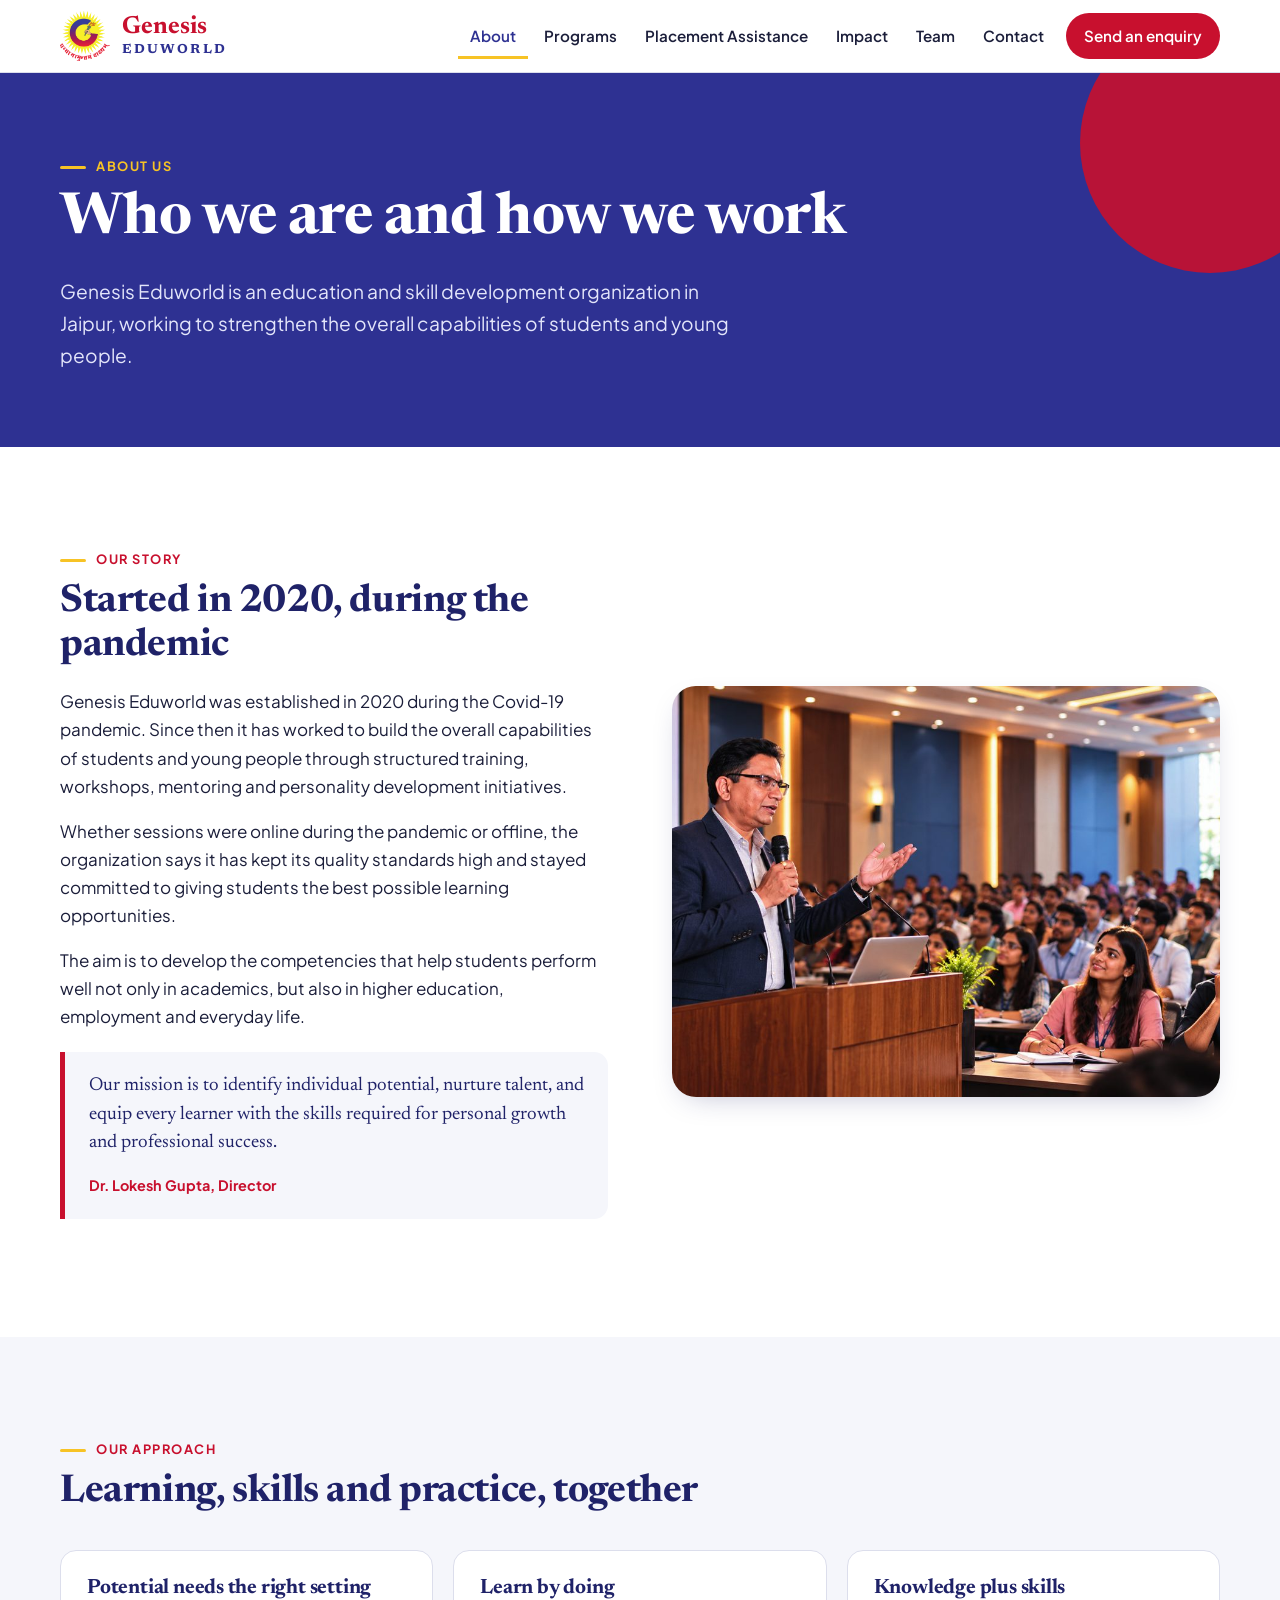
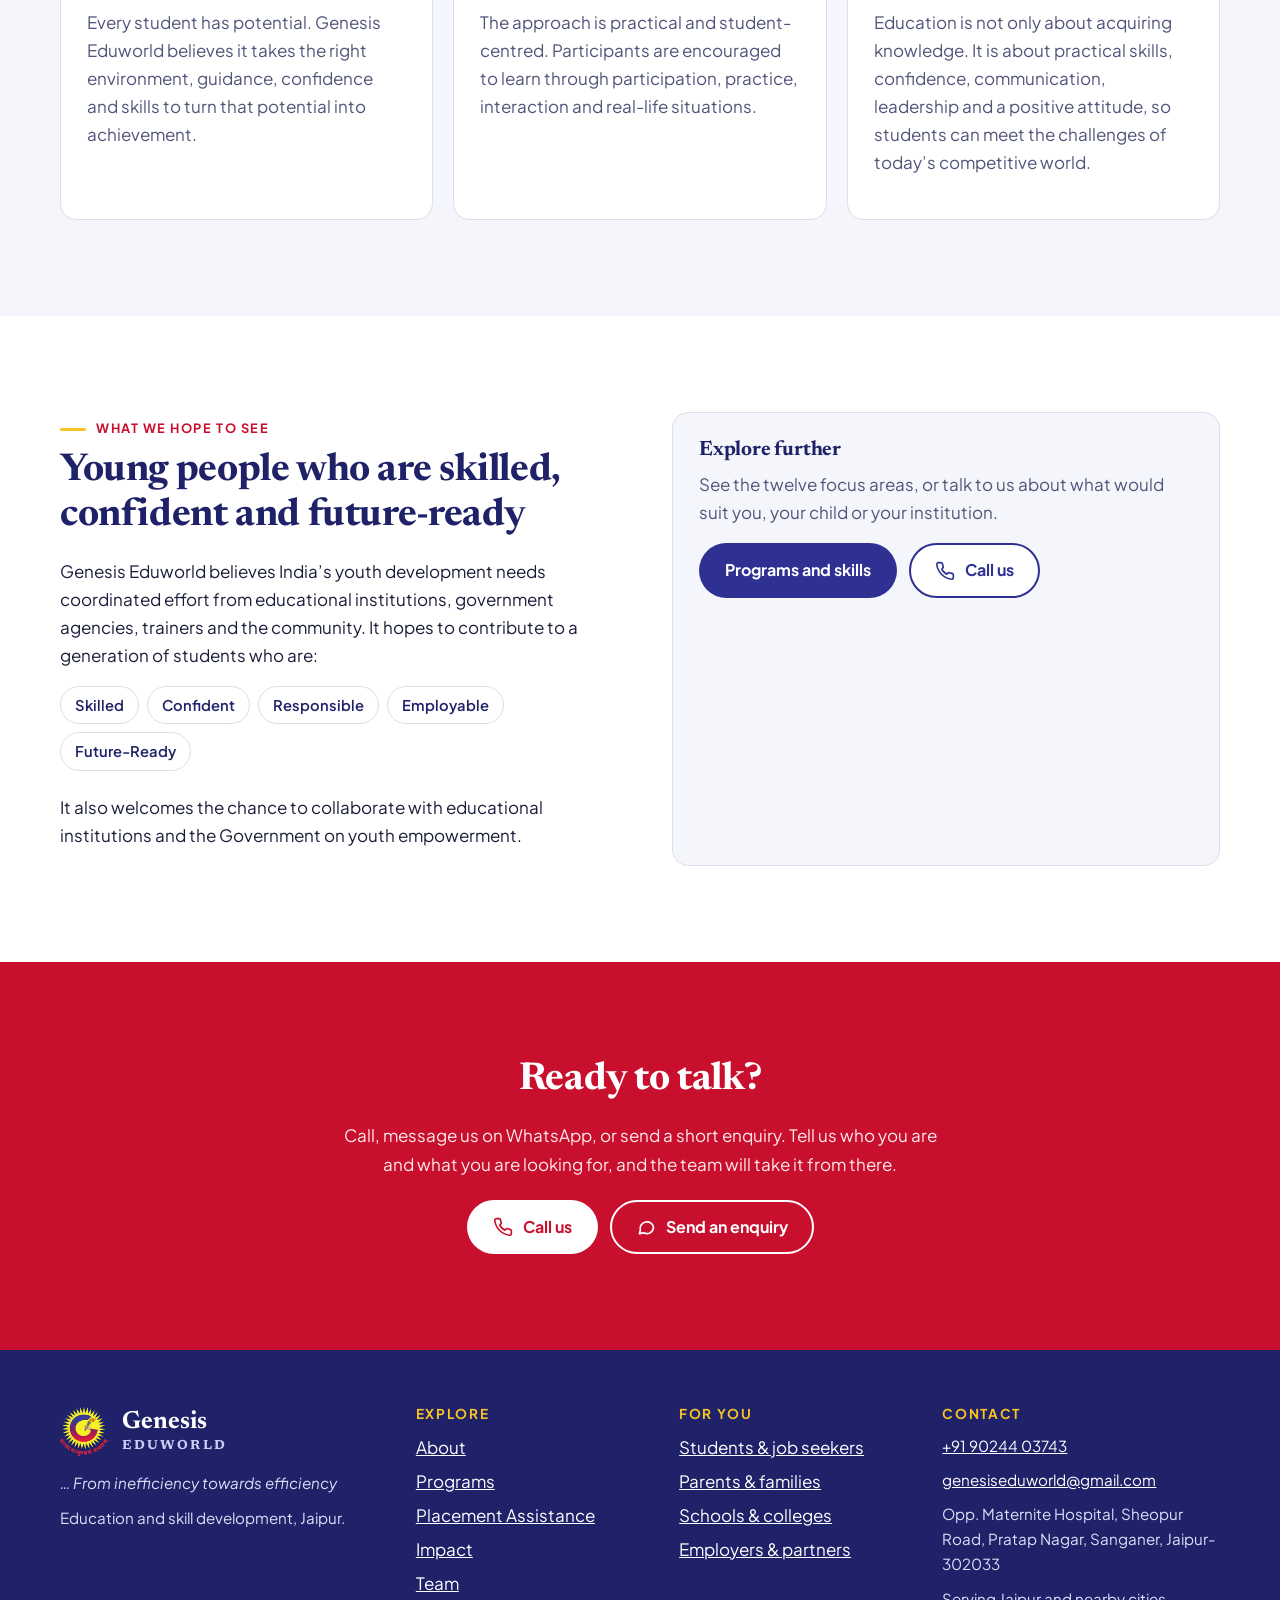
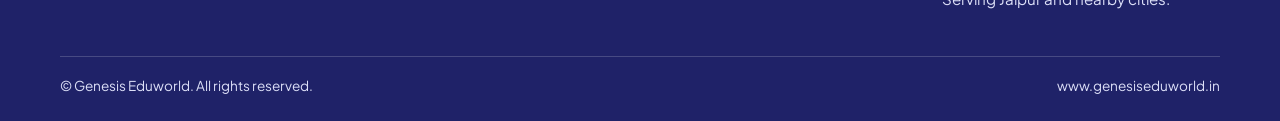
==== commit 477bf4d5: "Update about.html" ====
--- a/about.html
+++ b/about.html
@@ -29,7 +29,7 @@
 <p>The aim is to develop the competencies that help students perform well not only in academics, but also in higher education, employment and everyday life.</p>
 <blockquote class="pull"><p>Our mission is to identify individual potential, nurture talent, and equip every learner with the skills required for personal growth and professional success.</p><cite>Dr. Lokesh Gupta, Director</cite></blockquote></div>
 <div><img src="assets/seminar.jpg" width="1200" height="675" style="aspect-ratio:4/3" loading="lazy" alt="A speaker with a microphone addressing a large audience of students seated at desks in a modern hall.">
-<p class="photo-note"><span class="tag-temp">Temporary image</span></p></div>
+</div>
 </div></section>
 
 <section class="tint" aria-labelledby="appr-h"><div class="wrap">
